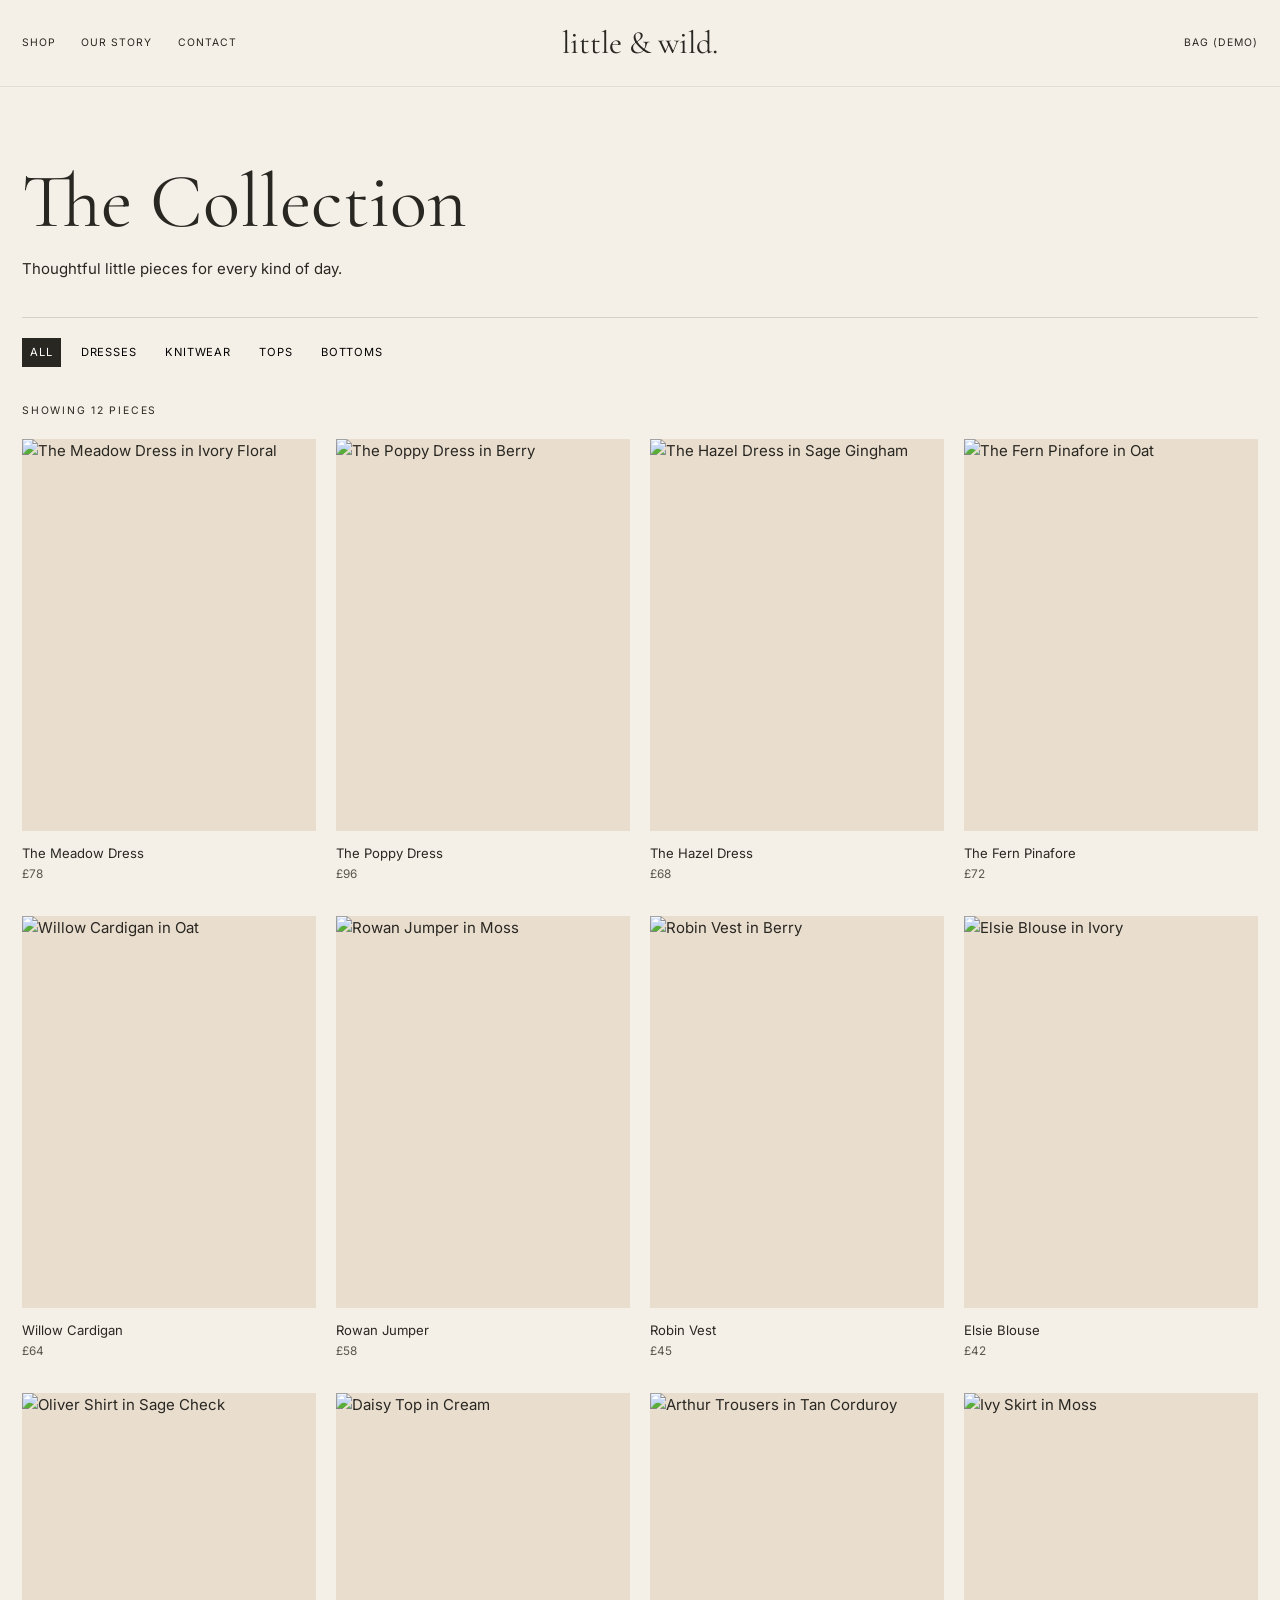
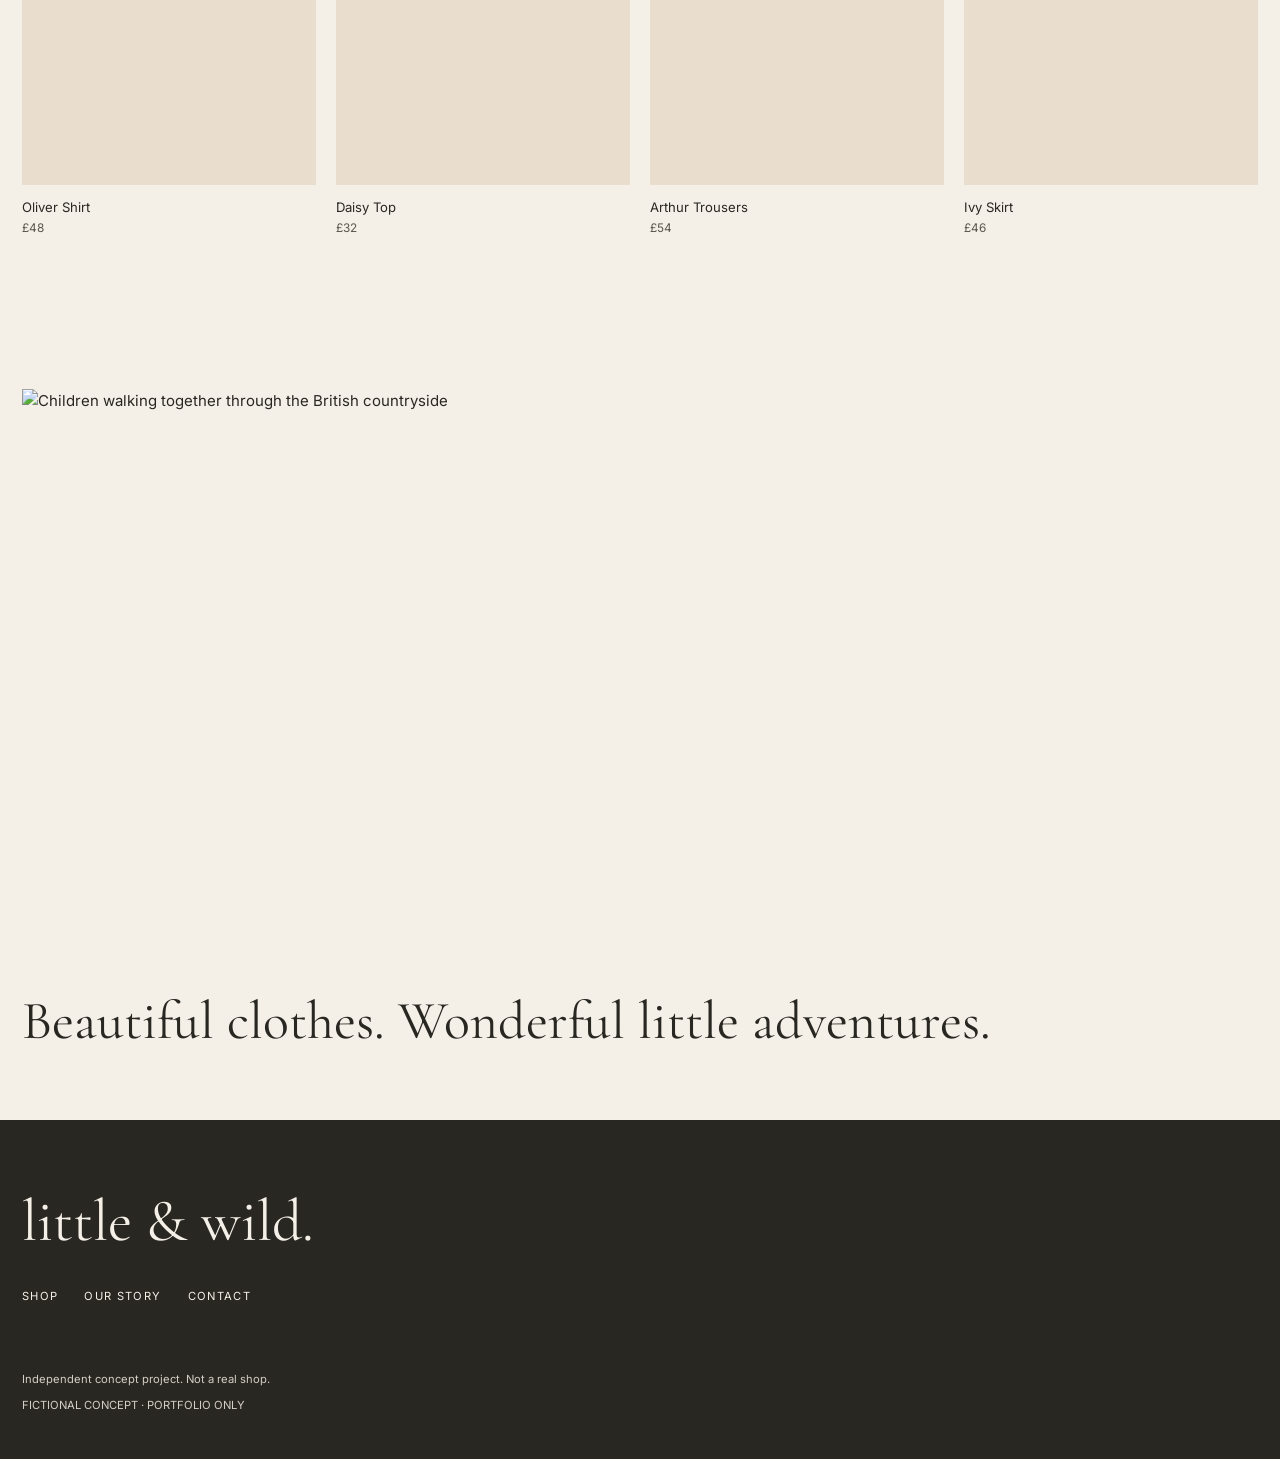
==== docs/collection.html @ 0401461c "Publish little & wild. portfolio demo via GitHub Pages" ====
<!doctype html><html lang="en-GB"><head><meta charset="utf-8"><meta name="viewport" content="width=device-width, initial-scale=1"><meta name="robots" content="noindex,nofollow"><meta name="theme-color" content="#F5F0E7"><meta name="description" content="little & wild. — a fictional British childrenswear brand, created as an independent design portfolio concept."><link rel="icon" href="favicon.svg" type="image/svg+xml"><link rel="preconnect" href="https://fonts.googleapis.com"><link rel="preconnect" href="https://fonts.gstatic.com" crossorigin><link href="https://fonts.googleapis.com/css2?family=Cormorant+Garamond:wght@400;500&family=Inter:wght@400;500;600&display=swap" rel="stylesheet"><link rel="stylesheet" href="css/reset.css"><link rel="stylesheet" href="css/variables.css"><link rel="stylesheet" href="css/base.css"><link rel="stylesheet" href="css/components.css"><link rel="stylesheet" href="css/pages.css"><link rel="canonical" href="https://coco2014-crn.github.io/little-and-wild/collection.html"><meta property="og:type" content="website"><meta property="og:site_name" content="little &amp; wild."><meta property="og:title" content="The Collection | little & wild."><meta property="og:description" content="little & wild. — a fictional British childrenswear brand, created as an independent design portfolio concept."><meta property="og:url" content="https://coco2014-crn.github.io/little-and-wild/collection.html"><meta property="og:image" content="https://coco2014-crn.github.io/little-and-wild/assets/images/IMG-003.webp"><title>The Collection | little &amp; wild.</title></head><body><a class="skip-link" href="#main">Skip to content</a><div id="site-header"></div><main id="main"><div class="container"><section class="collection-header"><h1>The Collection</h1><p>Thoughtful little pieces for every kind of day.</p></section><div class="filters" role="group" aria-label="Filter products"><button class="filter" data-category="All" aria-pressed="true">All</button><button class="filter" data-category="Dresses" aria-pressed="false">Dresses</button><button class="filter" data-category="Knitwear" aria-pressed="false">Knitwear</button><button class="filter" data-category="Tops" aria-pressed="false">Tops</button><button class="filter" data-category="Bottoms" aria-pressed="false">Bottoms</button></div><p class="eyebrow" id="result-count" aria-live="polite"></p><ul class="product-grid" id="collection-grid" style="margin-top:20px"></ul><section class="collection-editorial"><img src="assets/images/IMG-003.webp" alt="Children walking together through the British countryside" width="1536" height="1024" loading="lazy"><p class="tagline">Beautiful clothes. Wonderful little adventures.</p></section></div></main><div id="site-footer"></div><script src="js/main.js" defer></script><script type="module" src="js/collection.js"></script></body></html>
---- docs/css/variables.css ----
:root{--cream:#F5F0E7;--oat:#D8C4AE;--sage:#69765F;--berry:#873F49;--ink:#292722;--serif:"Cormorant Garamond",Georgia,serif;--sans:"Inter",Arial,sans-serif;--container:1340px}
---- docs/css/base.css ----
body{background:var(--cream);color:var(--ink);font-family:var(--sans);font-size:15px;line-height:1.65}h1,h2,h3,.brand{font-family:var(--serif);font-weight:400;line-height:1.05}h1{font-size:clamp(3.3rem,6vw,6.4rem)}h2{font-size:clamp(2.5rem,4vw,4.8rem)}h3{font-size:clamp(1.5rem,2.5vw,2.3rem)}a{text-decoration:none}a:hover{text-decoration:underline}a:focus-visible,button:focus-visible,input:focus-visible,textarea:focus-visible,select:focus-visible{outline:3px solid var(--berry);outline-offset:3px}.container{width:min(calc(100% - 44px),var(--container));margin-inline:auto}.section{padding-block:clamp(70px,9vw,160px)}.eyebrow{font-size:.65rem;letter-spacing:.17em;text-transform:uppercase}.muted{color:#68645d}.btn{display:inline-flex;align-items:center;justify-content:center;min-height:45px;padding:12px 26px;border:1px solid var(--ink);background:var(--ink);color:white;font-size:.68rem;letter-spacing:.12em;text-transform:uppercase}.btn:hover{background:var(--sage);border-color:var(--sage);text-decoration:none}.btn--outline{background:transparent;color:var(--ink)}.btn--outline:hover{color:white}.section-heading{margin-bottom:38px}.skip-link{position:absolute;left:10px;top:-100px;z-index:100;background:white;padding:12px}.skip-link:focus{top:10px}.sr-only{position:absolute;width:1px;height:1px;overflow:hidden;clip:rect(0,0,0,0);white-space:nowrap}img{object-fit:cover}.product-card__image{display:block;height:auto}@media(prefers-reduced-motion:reduce){*,*::before,*::after{scroll-behavior:auto!important;animation-duration:.01ms!important;transition-duration:.01ms!important}}
---- docs/css/components.css ----
.site-header{position:relative;z-index:10;border-bottom:1px solid #e4ddd3}.site-header__inner{min-height:86px;display:grid;grid-template-columns:1fr auto 1fr;align-items:center;gap:24px}.site-header__nav{display:flex;gap:25px;font-size:.65rem;letter-spacing:.1em}.site-header__brand{font-size:2rem;white-space:nowrap}.site-header__right{justify-self:end;font-size:.65rem;letter-spacing:.1em}.site-header__toggle{display:none;border:0;background:transparent}.site-footer{background:var(--ink);color:var(--cream);padding:70px 0 45px}.site-footer__brand{font-size:3.7rem}.site-footer__nav{display:flex;gap:26px;margin:35px 0 65px;font-size:.7rem;letter-spacing:.12em}.site-footer__notes{display:grid;gap:7px;font-size:.7rem;color:#d4cfc6}.product-grid{display:grid;grid-template-columns:repeat(4,minmax(0,1fr));gap:32px 20px}.product-card__image{aspect-ratio:3/4;width:100%;background:#e9ddcd;object-fit:cover}.product-card__name{font-size:.82rem;margin-top:12px}.product-card__price{font-size:.74rem;color:#5b554d}.product-card__link:hover{text-decoration:none}.product-card__link:hover .product-card__name{text-decoration:underline}.demo-note{font-size:.75rem;color:#666058}.field{display:grid;gap:8px}.field input,.field textarea{width:100%;border:1px solid #b9b0a3;background:#fffdf9;padding:13px;min-height:48px}.field textarea{min-height:160px}.field label{font-size:.75rem}.form-status{min-height:1.5em}.tagline{font-family:var(--serif);font-size:clamp(2.4rem,4.2vw,4.7rem);line-height:1.1}@media(max-width:750px){.site-header__inner{min-height:70px;grid-template-columns:1fr auto 1fr}.site-header__nav{display:none;position:absolute;left:0;right:0;top:100%;background:var(--cream);padding:25px;box-shadow:0 8px 15px #0001;flex-direction:column}.site-header__nav.is-open{display:flex}.site-header__toggle{display:block;justify-self:start}.site-header__brand{font-size:1.65rem}.site-header__right{font-size:.58rem}.site-footer{padding:48px 0 36px}.site-footer__brand{font-size:2.8rem}.site-footer__nav{gap:20px;flex-wrap:wrap;margin:28px 0 60px}.product-grid{grid-template-columns:repeat(2,minmax(0,1fr));gap:26px 12px}}
---- docs/css/pages.css ----
.hero__image{width:100%;height:clamp(360px,53vw,720px);object-position:center 40%}
.hero__content{padding-top:32px}.hero__content p{margin:12px 0 25px}.intro{max-width:780px}.intro p{margin-top:20px}.editorial-image{width:100%;max-height:660px;object-fit:cover}.featured__intro{margin-bottom:36px}
.story-teaser{display:grid;grid-template-columns:1fr 1fr;gap:60px;align-items:center}.story-teaser__copy p{margin:20px 0 30px;max-width:440px}
.collection-header{padding-top:75px;padding-bottom:36px}.collection-header p{margin-top:14px}.filters{display:flex;flex-wrap:wrap;gap:12px;border-top:1px solid #d8d0c6;padding:20px 0 35px}.filter{border:0;background:none;padding:5px 8px;text-transform:uppercase;font-size:.7rem;letter-spacing:.08em}.filter[aria-pressed=true]{background:var(--ink);color:white}
.collection-editorial{margin-top:150px}.collection-editorial img{width:100%;height:560px}.collection-editorial .tagline{margin:42px 0 70px}
.product-detail{display:grid;grid-template-columns:1fr 1fr;gap:70px;padding-top:65px}.product-detail__image{width:100%;aspect-ratio:4/5}.product-detail__info{padding-top:15px}.product-detail__price{font-size:1.3rem;margin:18px 0}.product-detail__description{max-width:450px;margin:30px 0}.product-detail__meta{margin:25px 0 35px;font-size:.85rem}.product-detail__meta div{margin:10px 0}.product-detail__actions{display:flex;gap:12px;flex-wrap:wrap}.details-copy{max-width:720px}.details-copy p{margin-top:16px}
.story-hero,.contact-hero{display:grid;grid-template-columns:1fr 1fr;align-items:center;gap:60px;padding-top:80px}.story-hero img,.contact-hero img{width:100%;height:560px}.story-hero p,.contact-hero p{margin:20px 0}.story-values{display:grid;grid-template-columns:1fr 1fr;gap:60px;align-items:center}.story-values img{width:100%;height:570px}.story-values p{margin-top:20px}.contact-layout{display:grid;grid-template-columns:1fr 1fr;gap:90px}.contact-form{display:grid;gap:20px}.faq{display:grid;gap:15px}.faq details{border-bottom:1px solid #d4c9bc;padding:15px 0}.faq summary{cursor:pointer;font-family:var(--serif);font-size:1.7rem}.faq p{padding:12px 0}.not-found{padding:140px 0;text-align:center}
@media(max-width:750px){
  .hero__image{height:470px}.hero__content{padding-top:25px}.section{padding-block:60px}
  .story-teaser,.product-detail,.story-hero,.contact-hero,.story-values,.contact-layout{grid-template-columns:1fr;gap:30px}.product-detail{padding-top:30px}.story-hero,.contact-hero{padding-top:35px}.story-hero img,.contact-hero img,.story-values img{height:400px}
  .collection-header{padding-top:40px}.collection-editorial{margin-top:90px}.collection-editorial img{height:450px}.collection-editorial .tagline{margin:28px 0 55px}
  .filters{gap:5px}.filter{min-height:44px;padding:10px 8px;font-size:.75rem}.product-card__name{font-size:13px;line-height:1.5;margin-top:12px}.product-card__price{font-size:12px;line-height:1.5}
  .product-detail__info{padding-top:0}.product-detail__description{font-size:15px;line-height:1.65;margin:24px 0}.product-detail__meta{font-size:12px;line-height:1.6;margin:24px 0 30px}.contact-layout{gap:45px}.field label,.demo-note,.form-status{font-size:12px;line-height:1.5}
  .faq{gap:8px}.faq details{padding:12px 0}.faq summary{font-size:1.45rem;line-height:1.25}.story-teaser{gap:24px}.story-teaser__copy p{margin:16px 0 24px}.story-values{gap:30px}
}
@media(max-width:360px){.site-header__inner{gap:12px}.site-header__brand{font-size:1.55rem}.site-header__right{white-space:nowrap;font-size:.55rem}.site-header__toggle{font-size:.9rem}}
@media(min-width:751px) and (max-width:900px){.story-hero,.contact-hero{gap:40px;padding-top:56px}.story-values{gap:40px}.contact-layout{gap:48px}}
@media(min-width:1100px){.hero~.section{padding-block:110px}.hero~.section.story-teaser{padding-block:100px}}
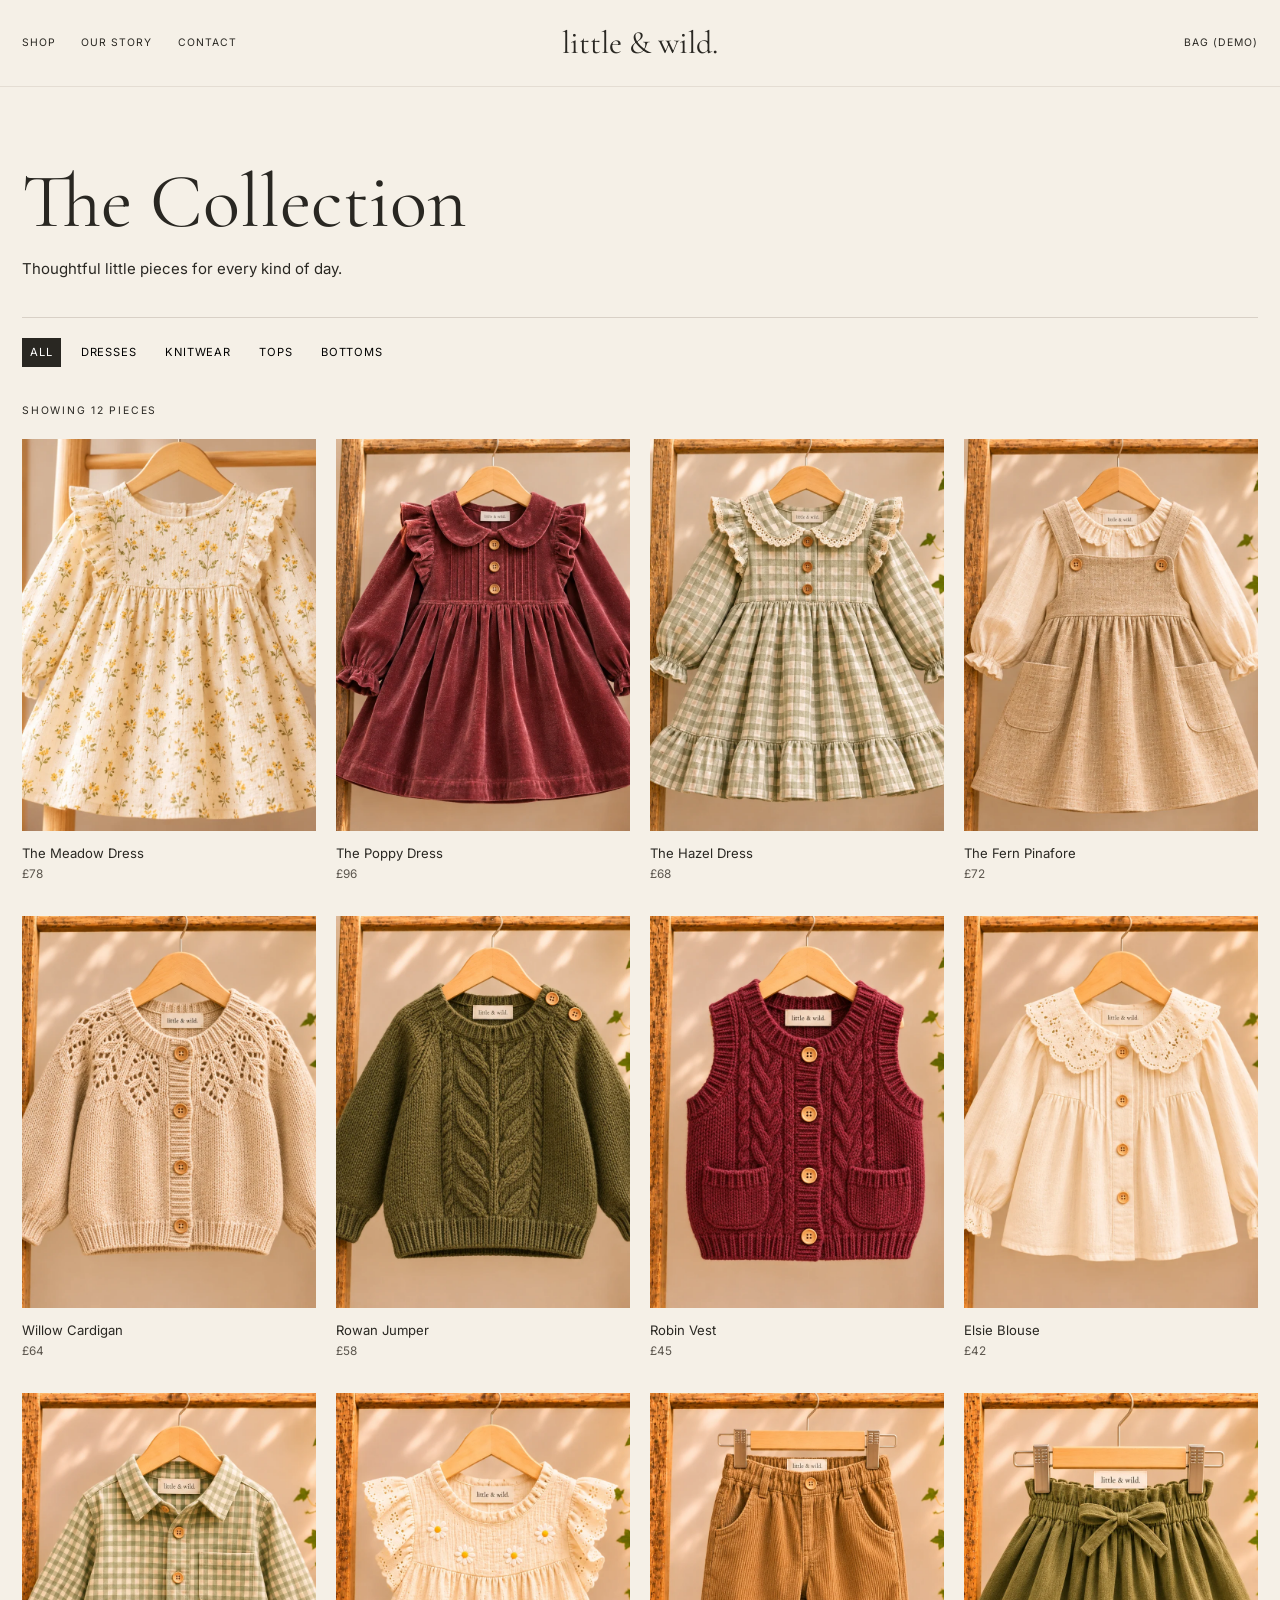
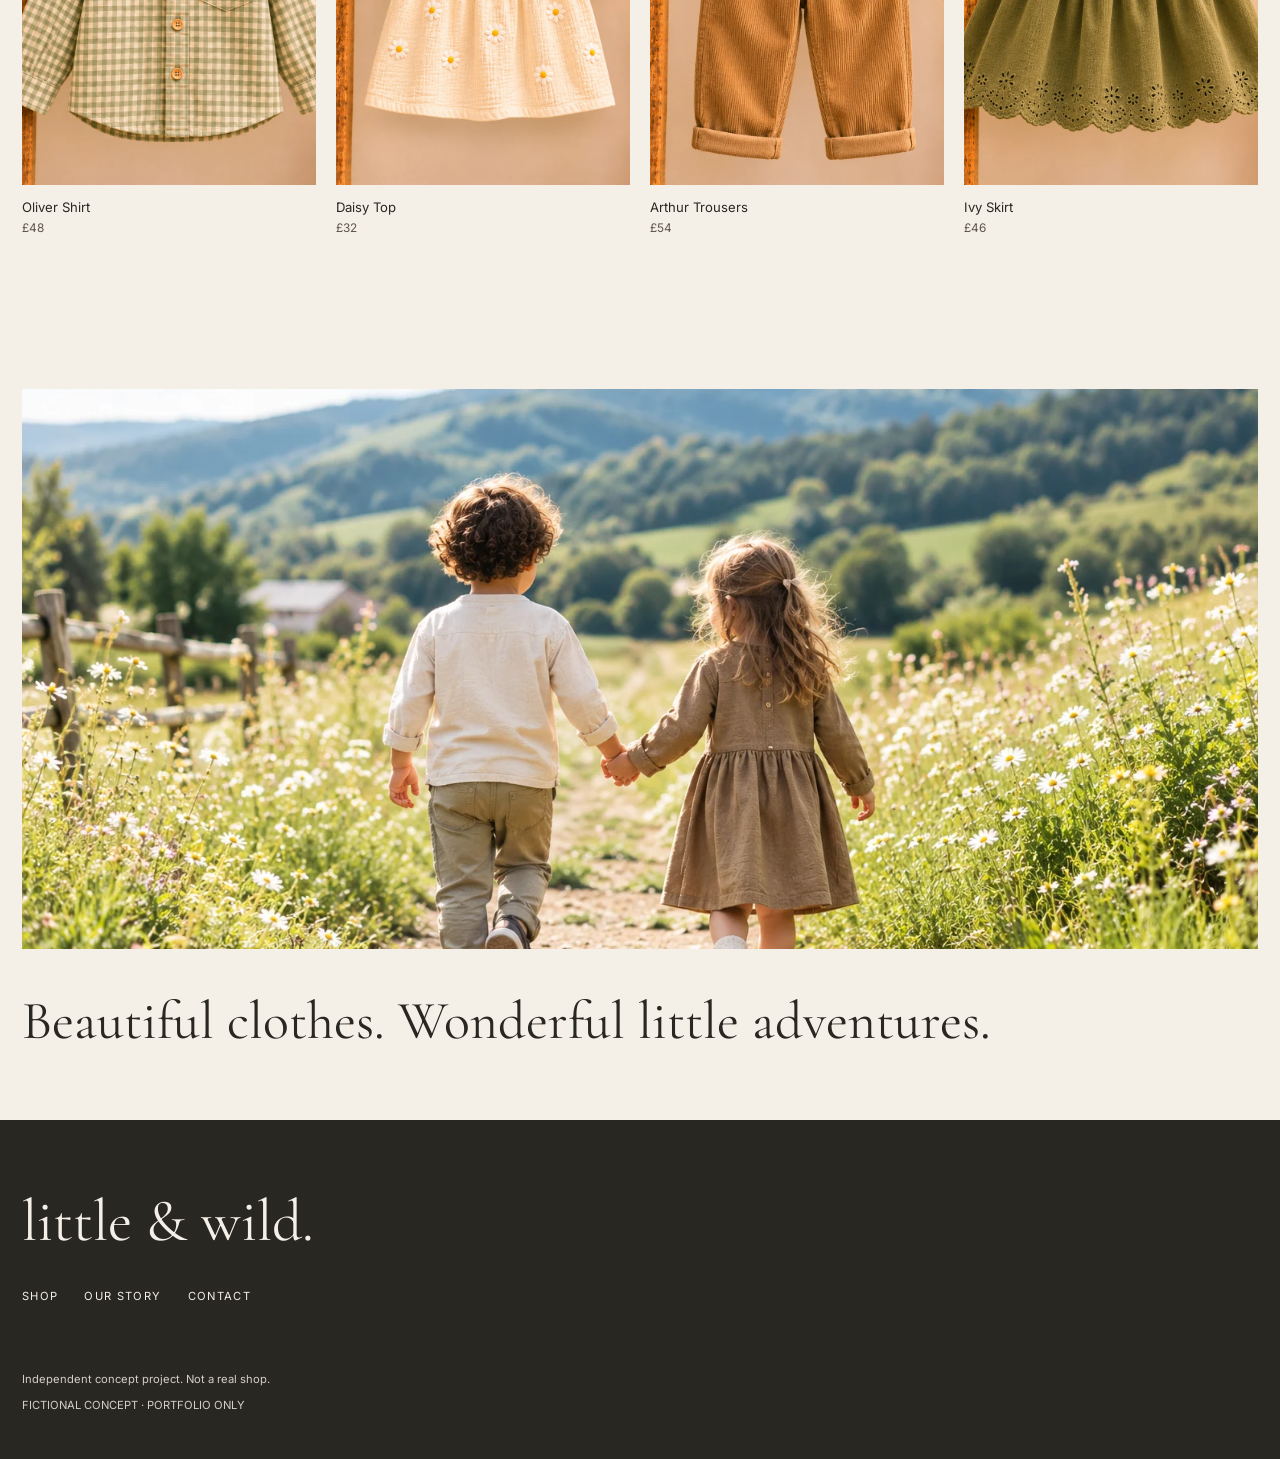
==== commit bd36ef05: "style: format HTML CSS and JavaScript for readability" ====
--- a/docs/collection.html
+++ b/docs/collection.html
@@ -1 +1,68 @@
-<!doctype html><html lang="en-GB"><head><meta charset="utf-8"><meta name="viewport" content="width=device-width, initial-scale=1"><meta name="robots" content="noindex,nofollow"><meta name="theme-color" content="#F5F0E7"><meta name="description" content="little & wild. — a fictional British childrenswear brand, created as an independent design portfolio concept."><link rel="icon" href="favicon.svg" type="image/svg+xml"><link rel="preconnect" href="https://fonts.googleapis.com"><link rel="preconnect" href="https://fonts.gstatic.com" crossorigin><link href="https://fonts.googleapis.com/css2?family=Cormorant+Garamond:wght@400;500&family=Inter:wght@400;500;600&display=swap" rel="stylesheet"><link rel="stylesheet" href="css/reset.css"><link rel="stylesheet" href="css/variables.css"><link rel="stylesheet" href="css/base.css"><link rel="stylesheet" href="css/components.css"><link rel="stylesheet" href="css/pages.css"><link rel="canonical" href="https://coco2014-crn.github.io/little-and-wild/collection.html"><meta property="og:type" content="website"><meta property="og:site_name" content="little &amp; wild."><meta property="og:title" content="The Collection | little & wild."><meta property="og:description" content="little & wild. — a fictional British childrenswear brand, created as an independent design portfolio concept."><meta property="og:url" content="https://coco2014-crn.github.io/little-and-wild/collection.html"><meta property="og:image" content="https://coco2014-crn.github.io/little-and-wild/assets/images/IMG-003.webp"><title>The Collection | little &amp; wild.</title></head><body><a class="skip-link" href="#main">Skip to content</a><div id="site-header"></div><main id="main"><div class="container"><section class="collection-header"><h1>The Collection</h1><p>Thoughtful little pieces for every kind of day.</p></section><div class="filters" role="group" aria-label="Filter products"><button class="filter" data-category="All" aria-pressed="true">All</button><button class="filter" data-category="Dresses" aria-pressed="false">Dresses</button><button class="filter" data-category="Knitwear" aria-pressed="false">Knitwear</button><button class="filter" data-category="Tops" aria-pressed="false">Tops</button><button class="filter" data-category="Bottoms" aria-pressed="false">Bottoms</button></div><p class="eyebrow" id="result-count" aria-live="polite"></p><ul class="product-grid" id="collection-grid" style="margin-top:20px"></ul><section class="collection-editorial"><img src="assets/images/IMG-003.webp" alt="Children walking together through the British countryside" width="1536" height="1024" loading="lazy"><p class="tagline">Beautiful clothes. Wonderful little adventures.</p></section></div></main><div id="site-footer"></div><script src="js/main.js" defer></script><script type="module" src="js/collection.js"></script></body></html>
+<!doctype html>
+<html lang="en-GB"
+  ><head
+    ><meta charset="utf-8" /><meta
+      name="viewport"
+      content="width=device-width, initial-scale=1"
+    /><meta name="robots" content="noindex,nofollow" /><meta
+      name="theme-color"
+      content="#F5F0E7"
+    /><meta
+      name="description"
+      content="little & wild. — a fictional British childrenswear brand, created as an independent design portfolio concept."
+    /><link rel="icon" href="favicon.svg" type="image/svg+xml" /><link
+      rel="preconnect"
+      href="https://fonts.googleapis.com"
+    /><link rel="preconnect" href="https://fonts.gstatic.com" crossorigin /><link
+      href="https://fonts.googleapis.com/css2?family=Cormorant+Garamond:wght@400;500&family=Inter:wght@400;500;600&display=swap"
+      rel="stylesheet"
+    /><link rel="stylesheet" href="css/reset.css" /><link
+      rel="stylesheet"
+      href="css/variables.css"
+    /><link rel="stylesheet" href="css/base.css" /><link
+      rel="stylesheet"
+      href="css/components.css"
+    /><link rel="stylesheet" href="css/pages.css" /><link
+      rel="canonical"
+      href="https://coco2014-crn.github.io/little-and-wild/collection.html"
+    /><meta property="og:type" content="website" /><meta
+      property="og:site_name"
+      content="little &amp; wild."
+    /><meta property="og:title" content="The Collection | little & wild." /><meta
+      property="og:description"
+      content="little & wild. — a fictional British childrenswear brand, created as an independent design portfolio concept."
+    /><meta
+      property="og:url"
+      content="https://coco2014-crn.github.io/little-and-wild/collection.html"
+    /><meta
+      property="og:image"
+      content="https://coco2014-crn.github.io/little-and-wild/assets/images/IMG-003.webp"
+    /><title>The Collection | little &amp; wild.</title></head
+  ><body
+    ><a class="skip-link" href="#main">Skip to content</a><div id="site-header"></div
+    ><main id="main"
+      ><div class="container"
+        ><section class="collection-header"
+          ><h1>The Collection</h1><p>Thoughtful little pieces for every kind of day.</p></section
+        ><div class="filters" role="group" aria-label="Filter products"
+          ><button class="filter" data-category="All" aria-pressed="true">All</button
+          ><button class="filter" data-category="Dresses" aria-pressed="false">Dresses</button
+          ><button class="filter" data-category="Knitwear" aria-pressed="false">Knitwear</button
+          ><button class="filter" data-category="Tops" aria-pressed="false">Tops</button
+          ><button class="filter" data-category="Bottoms" aria-pressed="false">Bottoms</button></div
+        ><p class="eyebrow" id="result-count" aria-live="polite"></p
+        ><ul class="product-grid" id="collection-grid" style="margin-top:20px"></ul
+        ><section class="collection-editorial"
+          ><img
+            src="assets/images/IMG-003.webp"
+            alt="Children walking together through the British countryside"
+            width="1536"
+            height="1024"
+            loading="lazy"
+          /><p class="tagline">Beautiful clothes. Wonderful little adventures.</p></section
+        ></div
+      ></main
+    ><div id="site-footer"></div
+    ><script src="js/main.js" defer></script
+    ><script type="module" src="js/collection.js"></script></body
+></html>
--- a/docs/css/variables.css
+++ b/docs/css/variables.css
@@ -1 +1,10 @@
-:root{--cream:#F5F0E7;--oat:#D8C4AE;--sage:#69765F;--berry:#873F49;--ink:#292722;--serif:"Cormorant Garamond",Georgia,serif;--sans:"Inter",Arial,sans-serif;--container:1340px}
+:root {
+  --cream: #f5f0e7;
+  --oat: #d8c4ae;
+  --sage: #69765f;
+  --berry: #873f49;
+  --ink: #292722;
+  --serif: "Cormorant Garamond", Georgia, serif;
+  --sans: "Inter", Arial, sans-serif;
+  --container: 1340px;
+}
--- a/docs/css/base.css
+++ b/docs/css/base.css
@@ -1 +1,116 @@
-body{background:var(--cream);color:var(--ink);font-family:var(--sans);font-size:15px;line-height:1.65}h1,h2,h3,.brand{font-family:var(--serif);font-weight:400;line-height:1.05}h1{font-size:clamp(3.3rem,6vw,6.4rem)}h2{font-size:clamp(2.5rem,4vw,4.8rem)}h3{font-size:clamp(1.5rem,2.5vw,2.3rem)}a{text-decoration:none}a:hover{text-decoration:underline}a:focus-visible,button:focus-visible,input:focus-visible,textarea:focus-visible,select:focus-visible{outline:3px solid var(--berry);outline-offset:3px}.container{width:min(calc(100% - 44px),var(--container));margin-inline:auto}.section{padding-block:clamp(70px,9vw,160px)}.eyebrow{font-size:.65rem;letter-spacing:.17em;text-transform:uppercase}.muted{color:#68645d}.btn{display:inline-flex;align-items:center;justify-content:center;min-height:45px;padding:12px 26px;border:1px solid var(--ink);background:var(--ink);color:white;font-size:.68rem;letter-spacing:.12em;text-transform:uppercase}.btn:hover{background:var(--sage);border-color:var(--sage);text-decoration:none}.btn--outline{background:transparent;color:var(--ink)}.btn--outline:hover{color:white}.section-heading{margin-bottom:38px}.skip-link{position:absolute;left:10px;top:-100px;z-index:100;background:white;padding:12px}.skip-link:focus{top:10px}.sr-only{position:absolute;width:1px;height:1px;overflow:hidden;clip:rect(0,0,0,0);white-space:nowrap}img{object-fit:cover}.product-card__image{display:block;height:auto}@media(prefers-reduced-motion:reduce){*,*::before,*::after{scroll-behavior:auto!important;animation-duration:.01ms!important;transition-duration:.01ms!important}}
+body {
+  background: var(--cream);
+  color: var(--ink);
+  font-family: var(--sans);
+  font-size: 15px;
+  line-height: 1.65;
+}
+h1,
+h2,
+h3,
+.brand {
+  font-family: var(--serif);
+  font-weight: 400;
+  line-height: 1.05;
+}
+h1 {
+  font-size: clamp(3.3rem, 6vw, 6.4rem);
+}
+h2 {
+  font-size: clamp(2.5rem, 4vw, 4.8rem);
+}
+h3 {
+  font-size: clamp(1.5rem, 2.5vw, 2.3rem);
+}
+a {
+  text-decoration: none;
+}
+a:hover {
+  text-decoration: underline;
+}
+a:focus-visible,
+button:focus-visible,
+input:focus-visible,
+textarea:focus-visible,
+select:focus-visible {
+  outline: 3px solid var(--berry);
+  outline-offset: 3px;
+}
+.container {
+  width: min(calc(100% - 44px), var(--container));
+  margin-inline: auto;
+}
+.section {
+  padding-block: clamp(70px, 9vw, 160px);
+}
+.eyebrow {
+  font-size: 0.65rem;
+  letter-spacing: 0.17em;
+  text-transform: uppercase;
+}
+.muted {
+  color: #68645d;
+}
+.btn {
+  display: inline-flex;
+  align-items: center;
+  justify-content: center;
+  min-height: 45px;
+  padding: 12px 26px;
+  border: 1px solid var(--ink);
+  background: var(--ink);
+  color: white;
+  font-size: 0.68rem;
+  letter-spacing: 0.12em;
+  text-transform: uppercase;
+}
+.btn:hover {
+  background: var(--sage);
+  border-color: var(--sage);
+  text-decoration: none;
+}
+.btn--outline {
+  background: transparent;
+  color: var(--ink);
+}
+.btn--outline:hover {
+  color: white;
+}
+.section-heading {
+  margin-bottom: 38px;
+}
+.skip-link {
+  position: absolute;
+  left: 10px;
+  top: -100px;
+  z-index: 100;
+  background: white;
+  padding: 12px;
+}
+.skip-link:focus {
+  top: 10px;
+}
+.sr-only {
+  position: absolute;
+  width: 1px;
+  height: 1px;
+  overflow: hidden;
+  clip: rect(0, 0, 0, 0);
+  white-space: nowrap;
+}
+img {
+  object-fit: cover;
+}
+.product-card__image {
+  display: block;
+  height: auto;
+}
+@media (prefers-reduced-motion: reduce) {
+  *,
+  *::before,
+  *::after {
+    scroll-behavior: auto !important;
+    animation-duration: 0.01ms !important;
+    transition-duration: 0.01ms !important;
+  }
+}
--- a/docs/css/components.css
+++ b/docs/css/components.css
@@ -1 +1,153 @@
-.site-header{position:relative;z-index:10;border-bottom:1px solid #e4ddd3}.site-header__inner{min-height:86px;display:grid;grid-template-columns:1fr auto 1fr;align-items:center;gap:24px}.site-header__nav{display:flex;gap:25px;font-size:.65rem;letter-spacing:.1em}.site-header__brand{font-size:2rem;white-space:nowrap}.site-header__right{justify-self:end;font-size:.65rem;letter-spacing:.1em}.site-header__toggle{display:none;border:0;background:transparent}.site-footer{background:var(--ink);color:var(--cream);padding:70px 0 45px}.site-footer__brand{font-size:3.7rem}.site-footer__nav{display:flex;gap:26px;margin:35px 0 65px;font-size:.7rem;letter-spacing:.12em}.site-footer__notes{display:grid;gap:7px;font-size:.7rem;color:#d4cfc6}.product-grid{display:grid;grid-template-columns:repeat(4,minmax(0,1fr));gap:32px 20px}.product-card__image{aspect-ratio:3/4;width:100%;background:#e9ddcd;object-fit:cover}.product-card__name{font-size:.82rem;margin-top:12px}.product-card__price{font-size:.74rem;color:#5b554d}.product-card__link:hover{text-decoration:none}.product-card__link:hover .product-card__name{text-decoration:underline}.demo-note{font-size:.75rem;color:#666058}.field{display:grid;gap:8px}.field input,.field textarea{width:100%;border:1px solid #b9b0a3;background:#fffdf9;padding:13px;min-height:48px}.field textarea{min-height:160px}.field label{font-size:.75rem}.form-status{min-height:1.5em}.tagline{font-family:var(--serif);font-size:clamp(2.4rem,4.2vw,4.7rem);line-height:1.1}@media(max-width:750px){.site-header__inner{min-height:70px;grid-template-columns:1fr auto 1fr}.site-header__nav{display:none;position:absolute;left:0;right:0;top:100%;background:var(--cream);padding:25px;box-shadow:0 8px 15px #0001;flex-direction:column}.site-header__nav.is-open{display:flex}.site-header__toggle{display:block;justify-self:start}.site-header__brand{font-size:1.65rem}.site-header__right{font-size:.58rem}.site-footer{padding:48px 0 36px}.site-footer__brand{font-size:2.8rem}.site-footer__nav{gap:20px;flex-wrap:wrap;margin:28px 0 60px}.product-grid{grid-template-columns:repeat(2,minmax(0,1fr));gap:26px 12px}}+.site-header {
+  position: relative;
+  z-index: 10;
+  border-bottom: 1px solid #e4ddd3;
+}
+.site-header__inner {
+  min-height: 86px;
+  display: grid;
+  grid-template-columns: 1fr auto 1fr;
+  align-items: center;
+  gap: 24px;
+}
+.site-header__nav {
+  display: flex;
+  gap: 25px;
+  font-size: 0.65rem;
+  letter-spacing: 0.1em;
+}
+.site-header__brand {
+  font-size: 2rem;
+  white-space: nowrap;
+}
+.site-header__right {
+  justify-self: end;
+  font-size: 0.65rem;
+  letter-spacing: 0.1em;
+}
+.site-header__toggle {
+  display: none;
+  border: 0;
+  background: transparent;
+}
+.site-footer {
+  background: var(--ink);
+  color: var(--cream);
+  padding: 70px 0 45px;
+}
+.site-footer__brand {
+  font-size: 3.7rem;
+}
+.site-footer__nav {
+  display: flex;
+  gap: 26px;
+  margin: 35px 0 65px;
+  font-size: 0.7rem;
+  letter-spacing: 0.12em;
+}
+.site-footer__notes {
+  display: grid;
+  gap: 7px;
+  font-size: 0.7rem;
+  color: #d4cfc6;
+}
+.product-grid {
+  display: grid;
+  grid-template-columns: repeat(4, minmax(0, 1fr));
+  gap: 32px 20px;
+}
+.product-card__image {
+  aspect-ratio: 3/4;
+  width: 100%;
+  background: #e9ddcd;
+  object-fit: cover;
+}
+.product-card__name {
+  font-size: 0.82rem;
+  margin-top: 12px;
+}
+.product-card__price {
+  font-size: 0.74rem;
+  color: #5b554d;
+}
+.product-card__link:hover {
+  text-decoration: none;
+}
+.product-card__link:hover .product-card__name {
+  text-decoration: underline;
+}
+.demo-note {
+  font-size: 0.75rem;
+  color: #666058;
+}
+.field {
+  display: grid;
+  gap: 8px;
+}
+.field input,
+.field textarea {
+  width: 100%;
+  border: 1px solid #b9b0a3;
+  background: #fffdf9;
+  padding: 13px;
+  min-height: 48px;
+}
+.field textarea {
+  min-height: 160px;
+}
+.field label {
+  font-size: 0.75rem;
+}
+.form-status {
+  min-height: 1.5em;
+}
+.tagline {
+  font-family: var(--serif);
+  font-size: clamp(2.4rem, 4.2vw, 4.7rem);
+  line-height: 1.1;
+}
+@media (max-width: 750px) {
+  .site-header__inner {
+    min-height: 70px;
+    grid-template-columns: 1fr auto 1fr;
+  }
+  .site-header__nav {
+    display: none;
+    position: absolute;
+    left: 0;
+    right: 0;
+    top: 100%;
+    background: var(--cream);
+    padding: 25px;
+    box-shadow: 0 8px 15px #0001;
+    flex-direction: column;
+  }
+  .site-header__nav.is-open {
+    display: flex;
+  }
+  .site-header__toggle {
+    display: block;
+    justify-self: start;
+  }
+  .site-header__brand {
+    font-size: 1.65rem;
+  }
+  .site-header__right {
+    font-size: 0.58rem;
+  }
+  .site-footer {
+    padding: 48px 0 36px;
+  }
+  .site-footer__brand {
+    font-size: 2.8rem;
+  }
+  .site-footer__nav {
+    gap: 20px;
+    flex-wrap: wrap;
+    margin: 28px 0 60px;
+  }
+  .product-grid {
+    grid-template-columns: repeat(2, minmax(0, 1fr));
+    gap: 26px 12px;
+  }
+}
--- a/docs/css/pages.css
+++ b/docs/css/pages.css
@@ -1,18 +1,307 @@
-.hero__image{width:100%;height:clamp(360px,53vw,720px);object-position:center 40%}
-.hero__content{padding-top:32px}.hero__content p{margin:12px 0 25px}.intro{max-width:780px}.intro p{margin-top:20px}.editorial-image{width:100%;max-height:660px;object-fit:cover}.featured__intro{margin-bottom:36px}
-.story-teaser{display:grid;grid-template-columns:1fr 1fr;gap:60px;align-items:center}.story-teaser__copy p{margin:20px 0 30px;max-width:440px}
-.collection-header{padding-top:75px;padding-bottom:36px}.collection-header p{margin-top:14px}.filters{display:flex;flex-wrap:wrap;gap:12px;border-top:1px solid #d8d0c6;padding:20px 0 35px}.filter{border:0;background:none;padding:5px 8px;text-transform:uppercase;font-size:.7rem;letter-spacing:.08em}.filter[aria-pressed=true]{background:var(--ink);color:white}
-.collection-editorial{margin-top:150px}.collection-editorial img{width:100%;height:560px}.collection-editorial .tagline{margin:42px 0 70px}
-.product-detail{display:grid;grid-template-columns:1fr 1fr;gap:70px;padding-top:65px}.product-detail__image{width:100%;aspect-ratio:4/5}.product-detail__info{padding-top:15px}.product-detail__price{font-size:1.3rem;margin:18px 0}.product-detail__description{max-width:450px;margin:30px 0}.product-detail__meta{margin:25px 0 35px;font-size:.85rem}.product-detail__meta div{margin:10px 0}.product-detail__actions{display:flex;gap:12px;flex-wrap:wrap}.details-copy{max-width:720px}.details-copy p{margin-top:16px}
-.story-hero,.contact-hero{display:grid;grid-template-columns:1fr 1fr;align-items:center;gap:60px;padding-top:80px}.story-hero img,.contact-hero img{width:100%;height:560px}.story-hero p,.contact-hero p{margin:20px 0}.story-values{display:grid;grid-template-columns:1fr 1fr;gap:60px;align-items:center}.story-values img{width:100%;height:570px}.story-values p{margin-top:20px}.contact-layout{display:grid;grid-template-columns:1fr 1fr;gap:90px}.contact-form{display:grid;gap:20px}.faq{display:grid;gap:15px}.faq details{border-bottom:1px solid #d4c9bc;padding:15px 0}.faq summary{cursor:pointer;font-family:var(--serif);font-size:1.7rem}.faq p{padding:12px 0}.not-found{padding:140px 0;text-align:center}
-@media(max-width:750px){
-  .hero__image{height:470px}.hero__content{padding-top:25px}.section{padding-block:60px}
-  .story-teaser,.product-detail,.story-hero,.contact-hero,.story-values,.contact-layout{grid-template-columns:1fr;gap:30px}.product-detail{padding-top:30px}.story-hero,.contact-hero{padding-top:35px}.story-hero img,.contact-hero img,.story-values img{height:400px}
-  .collection-header{padding-top:40px}.collection-editorial{margin-top:90px}.collection-editorial img{height:450px}.collection-editorial .tagline{margin:28px 0 55px}
-  .filters{gap:5px}.filter{min-height:44px;padding:10px 8px;font-size:.75rem}.product-card__name{font-size:13px;line-height:1.5;margin-top:12px}.product-card__price{font-size:12px;line-height:1.5}
-  .product-detail__info{padding-top:0}.product-detail__description{font-size:15px;line-height:1.65;margin:24px 0}.product-detail__meta{font-size:12px;line-height:1.6;margin:24px 0 30px}.contact-layout{gap:45px}.field label,.demo-note,.form-status{font-size:12px;line-height:1.5}
-  .faq{gap:8px}.faq details{padding:12px 0}.faq summary{font-size:1.45rem;line-height:1.25}.story-teaser{gap:24px}.story-teaser__copy p{margin:16px 0 24px}.story-values{gap:30px}
-}
-@media(max-width:360px){.site-header__inner{gap:12px}.site-header__brand{font-size:1.55rem}.site-header__right{white-space:nowrap;font-size:.55rem}.site-header__toggle{font-size:.9rem}}
-@media(min-width:751px) and (max-width:900px){.story-hero,.contact-hero{gap:40px;padding-top:56px}.story-values{gap:40px}.contact-layout{gap:48px}}
-@media(min-width:1100px){.hero~.section{padding-block:110px}.hero~.section.story-teaser{padding-block:100px}}
+.hero__image {
+  width: 100%;
+  height: clamp(360px, 53vw, 720px);
+  object-position: center 40%;
+}
+.hero__content {
+  padding-top: 32px;
+}
+.hero__content p {
+  margin: 12px 0 25px;
+}
+.intro {
+  max-width: 780px;
+}
+.intro p {
+  margin-top: 20px;
+}
+.editorial-image {
+  width: 100%;
+  max-height: 660px;
+  object-fit: cover;
+}
+.featured__intro {
+  margin-bottom: 36px;
+}
+.story-teaser {
+  display: grid;
+  grid-template-columns: 1fr 1fr;
+  gap: 60px;
+  align-items: center;
+}
+.story-teaser__copy p {
+  margin: 20px 0 30px;
+  max-width: 440px;
+}
+.collection-header {
+  padding-top: 75px;
+  padding-bottom: 36px;
+}
+.collection-header p {
+  margin-top: 14px;
+}
+.filters {
+  display: flex;
+  flex-wrap: wrap;
+  gap: 12px;
+  border-top: 1px solid #d8d0c6;
+  padding: 20px 0 35px;
+}
+.filter {
+  border: 0;
+  background: none;
+  padding: 5px 8px;
+  text-transform: uppercase;
+  font-size: 0.7rem;
+  letter-spacing: 0.08em;
+}
+.filter[aria-pressed="true"] {
+  background: var(--ink);
+  color: white;
+}
+.collection-editorial {
+  margin-top: 150px;
+}
+.collection-editorial img {
+  width: 100%;
+  height: 560px;
+}
+.collection-editorial .tagline {
+  margin: 42px 0 70px;
+}
+.product-detail {
+  display: grid;
+  grid-template-columns: 1fr 1fr;
+  gap: 70px;
+  padding-top: 65px;
+}
+.product-detail__image {
+  width: 100%;
+  aspect-ratio: 4/5;
+}
+.product-detail__info {
+  padding-top: 15px;
+}
+.product-detail__price {
+  font-size: 1.3rem;
+  margin: 18px 0;
+}
+.product-detail__description {
+  max-width: 450px;
+  margin: 30px 0;
+}
+.product-detail__meta {
+  margin: 25px 0 35px;
+  font-size: 0.85rem;
+}
+.product-detail__meta div {
+  margin: 10px 0;
+}
+.product-detail__actions {
+  display: flex;
+  gap: 12px;
+  flex-wrap: wrap;
+}
+.details-copy {
+  max-width: 720px;
+}
+.details-copy p {
+  margin-top: 16px;
+}
+.story-hero,
+.contact-hero {
+  display: grid;
+  grid-template-columns: 1fr 1fr;
+  align-items: center;
+  gap: 60px;
+  padding-top: 80px;
+}
+.story-hero img,
+.contact-hero img {
+  width: 100%;
+  height: 560px;
+}
+.story-hero p,
+.contact-hero p {
+  margin: 20px 0;
+}
+.story-values {
+  display: grid;
+  grid-template-columns: 1fr 1fr;
+  gap: 60px;
+  align-items: center;
+}
+.story-values img {
+  width: 100%;
+  height: 570px;
+}
+.story-values p {
+  margin-top: 20px;
+}
+.contact-layout {
+  display: grid;
+  grid-template-columns: 1fr 1fr;
+  gap: 90px;
+}
+.contact-form {
+  display: grid;
+  gap: 20px;
+}
+.faq {
+  display: grid;
+  gap: 15px;
+}
+.faq details {
+  border-bottom: 1px solid #d4c9bc;
+  padding: 15px 0;
+}
+.faq summary {
+  cursor: pointer;
+  font-family: var(--serif);
+  font-size: 1.7rem;
+}
+.faq p {
+  padding: 12px 0;
+}
+.not-found {
+  padding: 140px 0;
+  text-align: center;
+}
+@media (max-width: 750px) {
+  .hero__image {
+    height: 470px;
+  }
+  .hero__content {
+    padding-top: 25px;
+  }
+  .section {
+    padding-block: 60px;
+  }
+  .story-teaser,
+  .product-detail,
+  .story-hero,
+  .contact-hero,
+  .story-values,
+  .contact-layout {
+    grid-template-columns: 1fr;
+    gap: 30px;
+  }
+  .product-detail {
+    padding-top: 30px;
+  }
+  .story-hero,
+  .contact-hero {
+    padding-top: 35px;
+  }
+  .story-hero img,
+  .contact-hero img,
+  .story-values img {
+    height: 400px;
+  }
+  .collection-header {
+    padding-top: 40px;
+  }
+  .collection-editorial {
+    margin-top: 90px;
+  }
+  .collection-editorial img {
+    height: 450px;
+  }
+  .collection-editorial .tagline {
+    margin: 28px 0 55px;
+  }
+  .filters {
+    gap: 5px;
+  }
+  .filter {
+    min-height: 44px;
+    padding: 10px 8px;
+    font-size: 0.75rem;
+  }
+  .product-card__name {
+    font-size: 13px;
+    line-height: 1.5;
+    margin-top: 12px;
+  }
+  .product-card__price {
+    font-size: 12px;
+    line-height: 1.5;
+  }
+  .product-detail__info {
+    padding-top: 0;
+  }
+  .product-detail__description {
+    font-size: 15px;
+    line-height: 1.65;
+    margin: 24px 0;
+  }
+  .product-detail__meta {
+    font-size: 12px;
+    line-height: 1.6;
+    margin: 24px 0 30px;
+  }
+  .contact-layout {
+    gap: 45px;
+  }
+  .field label,
+  .demo-note,
+  .form-status {
+    font-size: 12px;
+    line-height: 1.5;
+  }
+  .faq {
+    gap: 8px;
+  }
+  .faq details {
+    padding: 12px 0;
+  }
+  .faq summary {
+    font-size: 1.45rem;
+    line-height: 1.25;
+  }
+  .story-teaser {
+    gap: 24px;
+  }
+  .story-teaser__copy p {
+    margin: 16px 0 24px;
+  }
+  .story-values {
+    gap: 30px;
+  }
+}
+@media (max-width: 360px) {
+  .site-header__inner {
+    gap: 12px;
+  }
+  .site-header__brand {
+    font-size: 1.55rem;
+  }
+  .site-header__right {
+    white-space: nowrap;
+    font-size: 0.55rem;
+  }
+  .site-header__toggle {
+    font-size: 0.9rem;
+  }
+}
+@media (min-width: 751px) and (max-width: 900px) {
+  .story-hero,
+  .contact-hero {
+    gap: 40px;
+    padding-top: 56px;
+  }
+  .story-values {
+    gap: 40px;
+  }
+  .contact-layout {
+    gap: 48px;
+  }
+}
+@media (min-width: 1100px) {
+  .hero ~ .section {
+    padding-block: 110px;
+  }
+  .hero ~ .section.story-teaser {
+    padding-block: 100px;
+  }
+}
